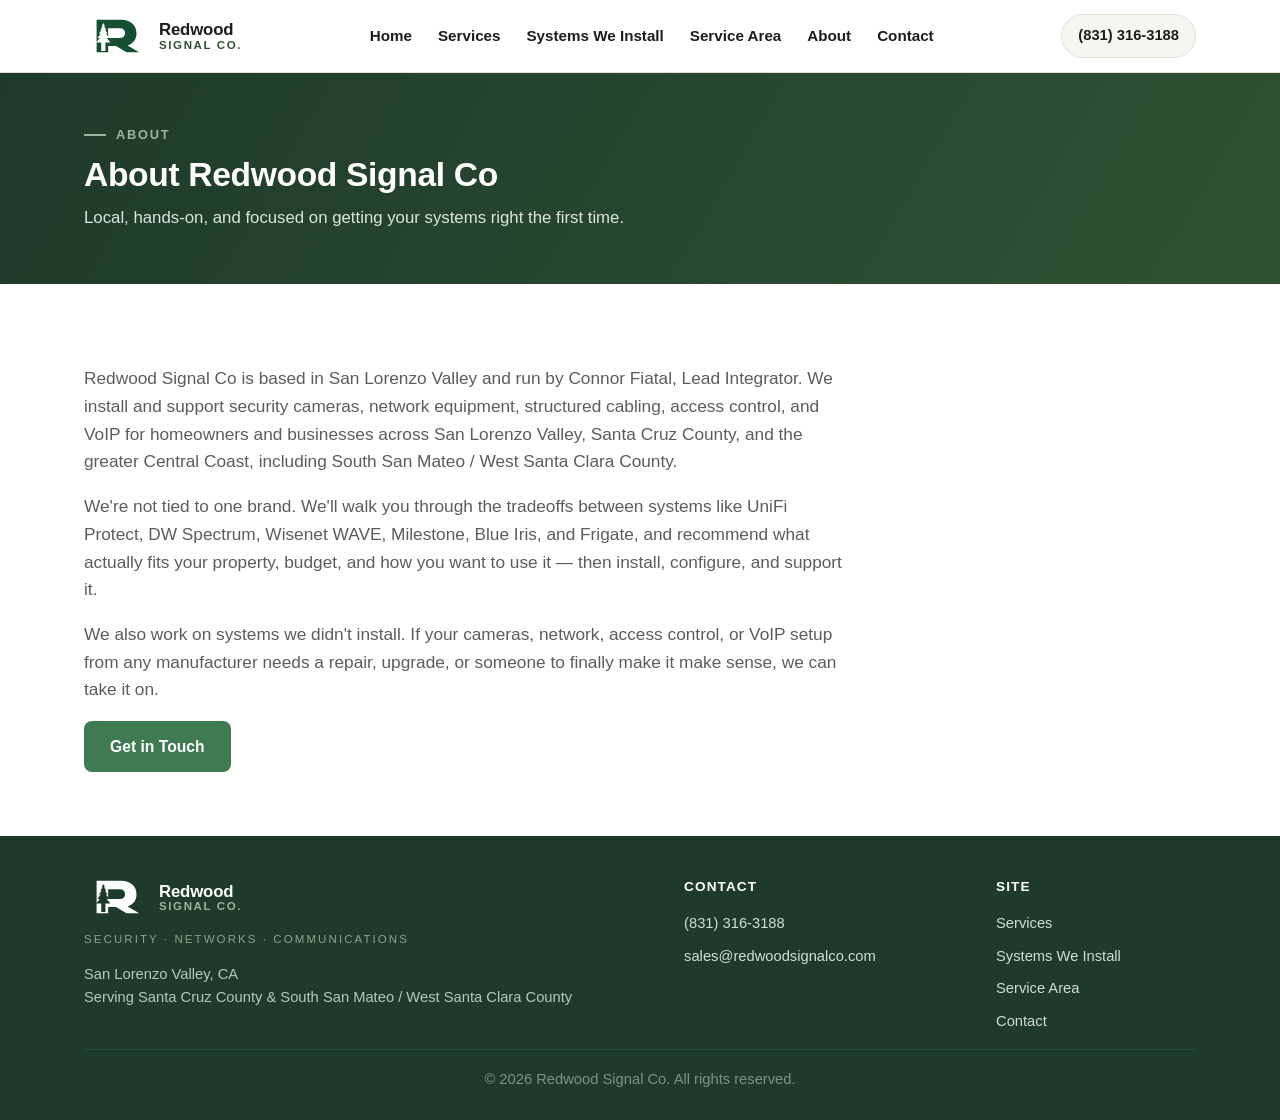
==== about.html @ 094d93c8 "Initial site: Redwood Signal Co marketing site Static 6-page site (cameras, network, cabling, access" ====
<!DOCTYPE html>
<html lang="en">
<head>
<meta charset="UTF-8">
<meta name="viewport" content="width=device-width, initial-scale=1.0">
<title>About | Redwood Signal Co</title>
<meta name="description" content="Redwood Signal Co is a local security, network, and communications installer based in San Lorenzo Valley, serving Santa Cruz County and beyond.">
<link rel="icon" type="image/svg+xml" href="images/logo.svg">
<link rel="stylesheet" href="css/styles.css">
</head>
<body>
<header class="site">
  <div class="wrap bar">
    <a class="brand" href="index.html">
      <img class="brandmark" src="images/logo.svg" alt="Redwood Signal Co.">
      <span class="wordmark"><span class="w1">Redwood</span><span class="w2">SIGNAL CO.</span></span>
    </a>
    <nav class="main">
      <ul>
        <li><a href="index.html">Home</a></li>
        <li><a href="services.html">Services</a></li>
        <li><a href="systems.html">Systems We Install</a></li>
        <li><a href="service-area.html">Service Area</a></li>
        <li><a href="about.html">About</a></li>
        <li><a href="contact.html">Contact</a></li>
      </ul>
    </nav>
    <div class="header-cta">
      <a class="phone-pill" href="tel:+18313163188">(831) 316-3188</a>
      <button class="nav-toggle" aria-label="Toggle menu">&#9776;</button>
    </div>
  </div>
</header>

<section class="page-head">
  <div class="wrap">
    <div class="eyebrow on-dark">About</div>
    <h1>About Redwood Signal Co</h1>
    <p>Local, hands-on, and focused on getting your systems right the first time.</p>
  </div>
</section>

<section>
  <div class="wrap">
    <p class="lead">Redwood Signal Co is based in San Lorenzo Valley and run by Connor Fiatal, Lead Integrator. We install and support security cameras, network equipment, structured cabling, access control, and VoIP for homeowners and businesses across San Lorenzo Valley, Santa Cruz County, and the greater Central Coast, including South San Mateo / West Santa Clara County.</p>
    <p class="lead">We're not tied to one brand. We'll walk you through the tradeoffs between systems like UniFi Protect, DW Spectrum, Wisenet WAVE, Milestone, Blue Iris, and Frigate, and recommend what actually fits your property, budget, and how you want to use it &mdash; then install, configure, and support it.</p>
    <p class="lead">We also work on systems we didn't install. If your cameras, network, access control, or VoIP setup from any manufacturer needs a repair, upgrade, or someone to finally make it make sense, we can take it on.</p>
    <a class="btn" href="contact.html">Get in Touch</a>
  </div>
</section>

<footer class="site">
  <div class="wrap">
    <div class="cols">
      <div>
        <div class="brand" style="margin-bottom:12px">
          <img class="brandmark" src="images/logo-on-dark.svg" alt="Redwood Signal Co.">
          <span class="wordmark"><span class="w1">Redwood</span><span class="w2">SIGNAL CO.</span></span>
        </div>
        <div class="tagline" style="margin-bottom:14px">Security &middot; Networks &middot; Communications</div>
        <p style="margin:0">San Lorenzo Valley, CA<br>Serving Santa Cruz County &amp; South San Mateo / West Santa Clara County</p>
      </div>
      <div>
        <h4>Contact</h4>
        <ul>
          <li><a href="tel:+18313163188">(831) 316-3188</a></li>
          <li><a href="mailto:sales@redwoodsignalco.com">sales@redwoodsignalco.com</a></li>
        </ul>
      </div>
      <div>
        <h4>Site</h4>
        <ul>
          <li><a href="services.html">Services</a></li>
          <li><a href="systems.html">Systems We Install</a></li>
          <li><a href="service-area.html">Service Area</a></li>
          <li><a href="contact.html">Contact</a></li>
        </ul>
      </div>
    </div>
    <div class="bottom">&copy; 2026 Redwood Signal Co. All rights reserved.</div>
  </div>
</footer>
<script src="js/main.js"></script>
</body>
</html>
---- css/styles.css ----
:root{
  --pine:#2f5233;
  --pine-dark:#1e3a2b;
  --moss:#3f7a52;
  --moss-light:#5b9970;
  --sage:#9fb3a0;
  --cream:#f7f5f0;
  --ink:#1c1c1c;
  --gray:#5c5c5c;
  --paper:#ffffff;
  --paper-soft:var(--cream);
  --line:#e3e0d8;
  --max:1160px;
}
*{box-sizing:border-box}
body{margin:0;font-family:-apple-system,Segoe UI,Roboto,Helvetica,Arial,sans-serif;color:var(--ink);background:var(--paper);line-height:1.6;-webkit-font-smoothing:antialiased}
a{color:var(--moss);text-decoration:none}
a:hover{text-decoration:underline}
img{max-width:100%;display:block}
.wrap{max-width:var(--max);margin:0 auto;padding:0 24px}
h1,h2,h3{line-height:1.2;letter-spacing:-.01em}

/* eyebrow label */
.eyebrow{display:flex;align-items:center;gap:10px;font-size:.8rem;font-weight:700;letter-spacing:.14em;text-transform:uppercase;color:var(--pine)}
.eyebrow::before{content:"";width:22px;height:2px;background:var(--pine)}
.eyebrow.on-dark{color:var(--sage)}
.eyebrow.on-dark::before{background:var(--sage)}
.section-head .eyebrow{margin-bottom:10px}

/* brandmark */
.brand{display:flex;align-items:center;gap:12px}
.brandmark{height:42px;width:auto;flex-shrink:0}
.wordmark{display:flex;flex-direction:column;line-height:1.05}
.wordmark .w1{font-weight:800;font-size:1.05rem;letter-spacing:-.01em;color:var(--ink)}
.wordmark .w2{font-weight:700;font-size:.72rem;letter-spacing:.14em;color:var(--pine)}
footer.site .wordmark .w1{color:#fff}
footer.site .wordmark .w2{color:var(--sage)}
.tagline{font-size:.72rem;letter-spacing:.18em;text-transform:uppercase;color:var(--gray)}
footer.site .tagline{color:#8fa190}
/* forest silhouette strip */
.forest-strip{background:var(--cream);line-height:0}
.forest-strip svg{width:100%;height:90px;display:block}
.fs-back{fill:var(--sage);opacity:.55}
.fs-front{fill:var(--pine)}

/* header */
header.site{background:#fff;border-bottom:1px solid var(--line);position:sticky;top:0;z-index:20}
header.site .bar{display:flex;align-items:center;justify-content:space-between;padding:14px 24px;gap:20px}
nav.main{display:flex;align-items:center;gap:28px}
nav.main ul{list-style:none;display:flex;gap:26px;margin:0;padding:0}
nav.main a{color:var(--ink);font-weight:600;font-size:.95rem}
nav.main a:hover{color:var(--pine);text-decoration:none}
.header-cta{display:flex;align-items:center;gap:14px}
.phone-pill{display:flex;align-items:center;gap:8px;background:var(--paper-soft);border:1px solid var(--line);border-radius:999px;padding:9px 16px;font-weight:700;color:var(--ink);font-size:.92rem}
.phone-pill:hover{border-color:var(--pine);text-decoration:none;color:var(--pine)}
.nav-toggle{display:none;background:none;border:0;color:var(--ink);font-size:1.7rem;cursor:pointer;line-height:1}
@media (max-width:840px){
  header.site .bar{flex-wrap:wrap}
  nav.main{order:3;flex:1 1 100%}
  nav.main ul{display:none;flex-direction:column;gap:0;width:100%}
  nav.main ul.open{display:flex}
  nav.main a{display:block;padding:12px 0;border-top:1px solid var(--line)}
  .nav-toggle{display:block}
}

/* hero */
.hero{background:linear-gradient(120deg,var(--pine-dark) 0%,var(--pine) 100%);color:#fff;padding:76px 0 0;overflow:hidden;position:relative}
.hero .inner{display:grid;grid-template-columns:1.1fr .9fr;gap:40px;align-items:center;padding-bottom:56px}
@media (max-width:840px){.hero .inner{grid-template-columns:1fr}}
.hero h1{font-size:2.7rem;margin:0 0 16px;color:#fff}
.hero h1 em{font-style:normal;color:var(--sage)}
.hero p{font-size:1.15rem;max-width:560px;color:#dce6de;margin:0 0 26px}
.hero-actions{display:flex;gap:14px;flex-wrap:wrap}
.btn{display:inline-flex;align-items:center;gap:8px;background:var(--moss);color:#fff;font-weight:700;padding:13px 26px;border-radius:8px;border:0;font-size:.98rem;cursor:pointer}
.btn:hover{background:var(--moss-light);text-decoration:none}
.btn.alt{background:#fff;color:var(--pine-dark)}
.btn.alt:hover{background:var(--cream);color:var(--pine-dark)}
.btn.outline{background:transparent;border:1.5px solid rgba(255,255,255,.5);color:#fff}
.btn.outline:hover{background:rgba(255,255,255,.1)}

.hero-art{width:100%;max-width:440px;justify-self:center;border-radius:16px;box-shadow:0 20px 50px rgba(0,0,0,.25)}

.treeline{display:block;width:100%;height:auto}

/* page header (non-home) */
.page-head{background:linear-gradient(120deg,var(--pine-dark) 0%,var(--pine) 100%);color:#fff;padding:52px 0}
.page-head h1{margin:10px 0 10px;font-size:2.1rem}
.page-head p{color:#dce6de;margin:0;max-width:680px;font-size:1.05rem}

/* trust bar */
.trust-bar{background:var(--paper-soft);border-bottom:1px solid var(--line)}
.trust-bar .wrap{display:flex;flex-wrap:wrap;gap:28px;justify-content:space-between;padding:22px 24px;font-weight:700;font-size:.95rem;color:var(--pine-dark)}
.trust-bar .wrap div{display:flex;align-items:center;gap:8px}

/* sections */
section{padding:64px 0}
section h2{font-size:1.9rem;margin:0 0 12px}
.lead{font-size:1.08rem;color:var(--gray);max-width:760px}
.section-head{max-width:680px;margin-bottom:36px}

/* feature cards with outline-circle icons */
.grid{display:grid;grid-template-columns:repeat(auto-fit,minmax(260px,1fr));gap:22px}
.card{background:#fff;border:1px solid var(--line);border-radius:12px;padding:26px;box-shadow:0 1px 2px rgba(0,0,0,.03)}
.card .icon{width:52px;height:52px;border-radius:50%;background:#fff;border:2px solid var(--pine);color:var(--pine);display:flex;align-items:center;justify-content:center;margin-bottom:16px}
.card .icon svg{width:24px;height:24px}
.card h3{margin:0 0 8px;color:var(--ink);font-size:1.15rem}
.card p{margin:0;color:var(--gray)}

.alt-bg{background:var(--paper-soft);border-top:1px solid var(--line);border-bottom:1px solid var(--line)}

/* table */
table{width:100%;border-collapse:collapse;margin-top:8px;background:#fff;border-radius:10px;overflow:hidden}
th,td{border:1px solid var(--line);padding:14px;text-align:left;vertical-align:top}
th{background:var(--pine-dark);color:#fff;font-weight:700}
tr:nth-child(even) td{background:var(--paper-soft)}

/* list checks */
ul.check{list-style:none;padding:0;margin:20px 0}
ul.check li{padding-left:30px;position:relative;margin-bottom:10px;color:var(--gray)}
ul.check li::before{content:"";position:absolute;left:0;top:4px;width:18px;height:18px;border-radius:50%;background:var(--pine)}
ul.check li::after{content:"";position:absolute;left:6px;top:7px;width:7px;height:4px;border-left:2px solid #fff;border-bottom:2px solid #fff;transform:rotate(-45deg)}

/* solid-circle info icons (phone/pin style) */
.info-list{list-style:none;margin:0;padding:0;display:flex;flex-direction:column;gap:16px}
.info-list li{display:flex;align-items:flex-start;gap:14px}
.info-list .dot{width:36px;height:36px;border-radius:50%;background:var(--pine-dark);color:var(--cream);display:flex;align-items:center;justify-content:center;flex-shrink:0}
.info-list .dot svg{width:18px;height:18px}

/* contact */
.contact-grid{display:grid;grid-template-columns:1.1fr .9fr;gap:40px}
@media (max-width:840px){.contact-grid{grid-template-columns:1fr}}
.info-box{background:#fff;border:1px solid var(--line);border-radius:12px;padding:28px}
.info-box h3{margin-top:0}
form.contact input,form.contact select,form.contact textarea{width:100%;padding:12px;margin-bottom:14px;border:1px solid var(--line);border-radius:8px;font-family:inherit;font-size:1rem;background:#fff}
form.contact input:focus,form.contact textarea:focus{outline:2px solid var(--moss-light);border-color:var(--moss)}
form.contact label{font-weight:600;display:block;margin-bottom:6px;font-size:.92rem}
.form-row{display:grid;grid-template-columns:1fr 1fr;gap:16px}
@media (max-width:520px){.form-row{grid-template-columns:1fr}}
.form-note{font-size:.85rem;color:var(--gray);margin-top:-4px}

/* CTA band */
.cta-band{background:var(--pine-dark);color:#fff;text-align:center;padding:56px 0}
.cta-band .eyebrow{justify-content:center}
.cta-band h2{margin-top:0;color:#fff}
.cta-band p{color:#cfe0d3;max-width:520px;margin:0 auto 10px}

footer.site{background:var(--pine-dark);color:#b9c7bd;padding:0 0 28px;font-size:.92rem}
footer.site a{color:#d3ddd5}
footer.site a:hover{color:#fff}
footer.site .cols{display:flex;flex-wrap:wrap;gap:36px;justify-content:space-between;padding:40px 0 8px}
footer.site .cols div{min-width:200px}
footer.site h4{color:#fff;font-size:.85rem;letter-spacing:.08em;text-transform:uppercase;margin:0 0 14px}
footer.site .cols ul{list-style:none;padding:0;margin:0;display:flex;flex-direction:column;gap:9px}
footer.site .bottom{border-top:1px solid #2c4c39;margin-top:8px;padding-top:18px;text-align:center;color:#7f9186}
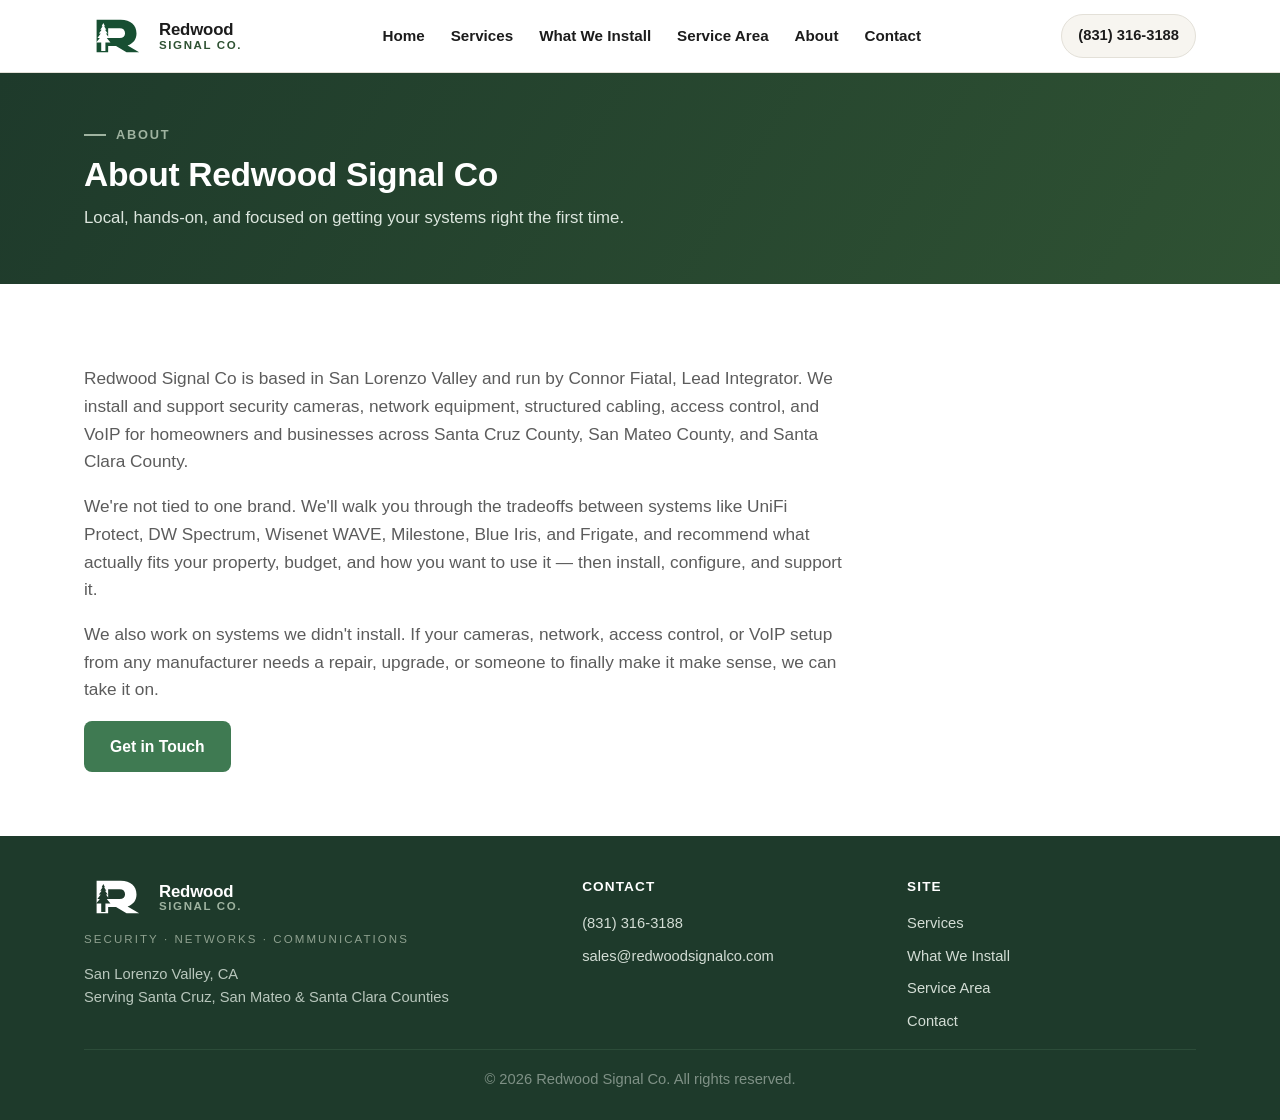
==== commit 5437d6e7: "Editorial redesign, What We Install page, three-county coverage, service map - Asymmetric/editorial " ====
--- a/about.html
+++ b/about.html
@@ -4,7 +4,7 @@
 <meta charset="UTF-8">
 <meta name="viewport" content="width=device-width, initial-scale=1.0">
 <title>About | Redwood Signal Co</title>
-<meta name="description" content="Redwood Signal Co is a local security, network, and communications installer based in San Lorenzo Valley, serving Santa Cruz County and beyond.">
+<meta name="description" content="Redwood Signal Co is a local security, network, and communications installer based in San Lorenzo Valley, serving Santa Cruz, San Mateo, and Santa Clara Counties.">
 <link rel="icon" type="image/svg+xml" href="images/logo.svg">
 <link rel="stylesheet" href="css/styles.css">
 </head>
@@ -19,7 +19,7 @@
       <ul>
         <li><a href="index.html">Home</a></li>
         <li><a href="services.html">Services</a></li>
-        <li><a href="systems.html">Systems We Install</a></li>
+        <li><a href="systems.html">What We Install</a></li>
         <li><a href="service-area.html">Service Area</a></li>
         <li><a href="about.html">About</a></li>
         <li><a href="contact.html">Contact</a></li>
@@ -42,7 +42,7 @@
 
 <section>
   <div class="wrap">
-    <p class="lead">Redwood Signal Co is based in San Lorenzo Valley and run by Connor Fiatal, Lead Integrator. We install and support security cameras, network equipment, structured cabling, access control, and VoIP for homeowners and businesses across San Lorenzo Valley, Santa Cruz County, and the greater Central Coast, including South San Mateo / West Santa Clara County.</p>
+    <p class="lead">Redwood Signal Co is based in San Lorenzo Valley and run by Connor Fiatal, Lead Integrator. We install and support security cameras, network equipment, structured cabling, access control, and VoIP for homeowners and businesses across Santa Cruz County, San Mateo County, and Santa Clara County.</p>
     <p class="lead">We're not tied to one brand. We'll walk you through the tradeoffs between systems like UniFi Protect, DW Spectrum, Wisenet WAVE, Milestone, Blue Iris, and Frigate, and recommend what actually fits your property, budget, and how you want to use it &mdash; then install, configure, and support it.</p>
     <p class="lead">We also work on systems we didn't install. If your cameras, network, access control, or VoIP setup from any manufacturer needs a repair, upgrade, or someone to finally make it make sense, we can take it on.</p>
     <a class="btn" href="contact.html">Get in Touch</a>
@@ -58,7 +58,7 @@
           <span class="wordmark"><span class="w1">Redwood</span><span class="w2">SIGNAL CO.</span></span>
         </div>
         <div class="tagline" style="margin-bottom:14px">Security &middot; Networks &middot; Communications</div>
-        <p style="margin:0">San Lorenzo Valley, CA<br>Serving Santa Cruz County &amp; South San Mateo / West Santa Clara County</p>
+        <p style="margin:0">San Lorenzo Valley, CA<br>Serving Santa Cruz, San Mateo &amp; Santa Clara Counties</p>
       </div>
       <div>
         <h4>Contact</h4>
@@ -71,7 +71,7 @@
         <h4>Site</h4>
         <ul>
           <li><a href="services.html">Services</a></li>
-          <li><a href="systems.html">Systems We Install</a></li>
+          <li><a href="systems.html">What We Install</a></li>
           <li><a href="service-area.html">Service Area</a></li>
           <li><a href="contact.html">Contact</a></li>
         </ul>
--- a/css/styles.css
+++ b/css/styles.css
@@ -80,6 +80,8 @@
 
 .hero-art{width:100%;max-width:440px;justify-self:center;border-radius:16px;box-shadow:0 20px 50px rgba(0,0,0,.25)}
 
+.map-img{width:100%;max-width:900px;display:block;margin:0 auto 40px;border-radius:14px;border:1px solid var(--line);box-shadow:0 16px 40px rgba(0,0,0,.12)}
+
 .treeline{display:block;width:100%;height:auto}
 
 /* page header (non-home) */
@@ -107,6 +109,29 @@
 .card p{margin:0;color:var(--gray)}
 
 .alt-bg{background:var(--paper-soft);border-top:1px solid var(--line);border-bottom:1px solid var(--line)}
+
+/* manufacturer / brand listing */
+.brand-section{margin-bottom:44px}
+.brand-section:last-child{margin-bottom:0}
+.brand-section h3{font-size:.95rem;text-transform:uppercase;letter-spacing:.1em;color:var(--pine-dark);border-bottom:2px solid var(--line);padding-bottom:12px;margin:0 0 18px}
+.brand-grid{display:grid;grid-template-columns:repeat(auto-fit,minmax(240px,1fr));gap:16px}
+.brand-card{display:block;border:1px solid var(--line);border-radius:10px;padding:16px 18px;background:#fff;color:var(--ink)}
+.brand-card:hover{border-color:var(--pine);text-decoration:none}
+.brand-card .name{font-weight:700;display:flex;align-items:center;gap:6px}
+.brand-card .name svg{width:13px;height:13px;color:var(--moss);flex-shrink:0}
+.brand-card .line{color:var(--gray);font-size:.9rem;margin-top:4px;line-height:1.45}
+
+/* editorial: asymmetric feature section */
+.editorial{padding:80px 0}
+.editorial-grid{display:grid;grid-template-columns:110px 1fr 1.2fr;gap:36px;align-items:start}
+.editorial-icon{width:64px;height:64px;color:var(--pine);opacity:.4;stroke-width:1.3}
+.editorial-head{border-left:2px solid var(--line);padding-left:28px}
+.editorial-head h2{font-size:2.3rem;margin:8px 0 0}
+.editorial-body{padding-top:8px;border-left:2px solid var(--line);padding-left:28px}
+@media (max-width:840px){
+  .editorial-grid{grid-template-columns:1fr;gap:20px}
+  .editorial-head,.editorial-body{border-left:none;padding-left:0;border-top:2px solid var(--line);padding-top:18px}
+}
 
 /* table */
 table{width:100%;border-collapse:collapse;margin-top:8px;background:#fff;border-radius:10px;overflow:hidden}
@@ -144,11 +169,22 @@
 .cta-band h2{margin-top:0;color:#fff}
 .cta-band p{color:#cfe0d3;max-width:520px;margin:0 auto 10px}
 
+.cta-band.editorial{text-align:left;padding:64px 0}
+.cta-band.editorial .wrap{display:grid;grid-template-columns:1.3fr .7fr;gap:48px;align-items:end}
+.cta-band.editorial .eyebrow{justify-content:flex-start}
+.cta-band.editorial h2{font-size:2.2rem}
+.cta-meta{display:flex;flex-direction:column;gap:16px}
+.cta-meta .row{border-top:1px solid rgba(255,255,255,.18);padding-top:12px}
+.cta-meta .row .k{display:block;font-size:.7rem;letter-spacing:.14em;text-transform:uppercase;color:var(--sage);margin-bottom:4px}
+.cta-meta .row .v{font-weight:700}
+@media (max-width:840px){.cta-band.editorial .wrap{grid-template-columns:1fr;gap:28px}}
+
 footer.site{background:var(--pine-dark);color:#b9c7bd;padding:0 0 28px;font-size:.92rem}
 footer.site a{color:#d3ddd5}
 footer.site a:hover{color:#fff}
-footer.site .cols{display:flex;flex-wrap:wrap;gap:36px;justify-content:space-between;padding:40px 0 8px}
-footer.site .cols div{min-width:200px}
+footer.site .cols{display:grid;grid-template-columns:1.6fr 1fr 1fr;gap:36px;padding:40px 0 8px}
+footer.site .cols div{min-width:0}
+@media (max-width:640px){footer.site .cols{grid-template-columns:1fr}}
 footer.site h4{color:#fff;font-size:.85rem;letter-spacing:.08em;text-transform:uppercase;margin:0 0 14px}
 footer.site .cols ul{list-style:none;padding:0;margin:0;display:flex;flex-direction:column;gap:9px}
 footer.site .bottom{border-top:1px solid #2c4c39;margin-top:8px;padding-top:18px;text-align:center;color:#7f9186}
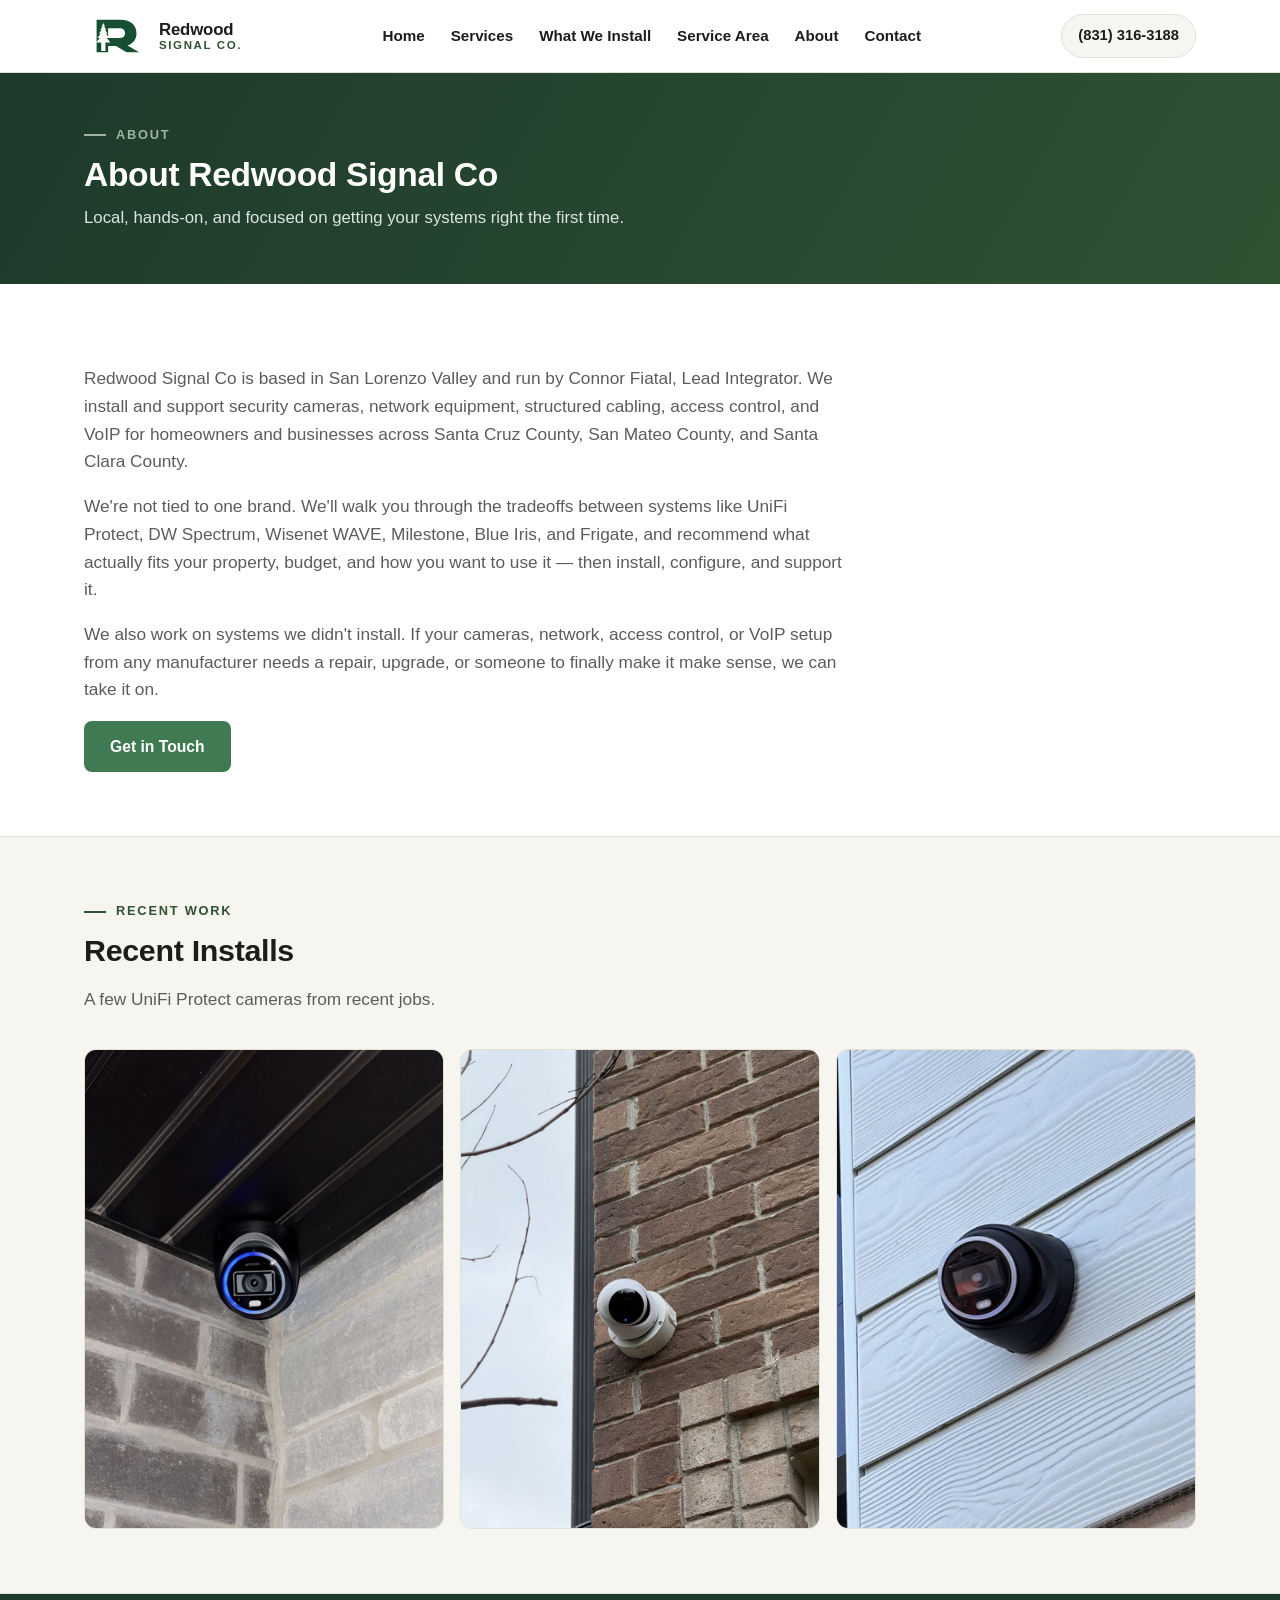
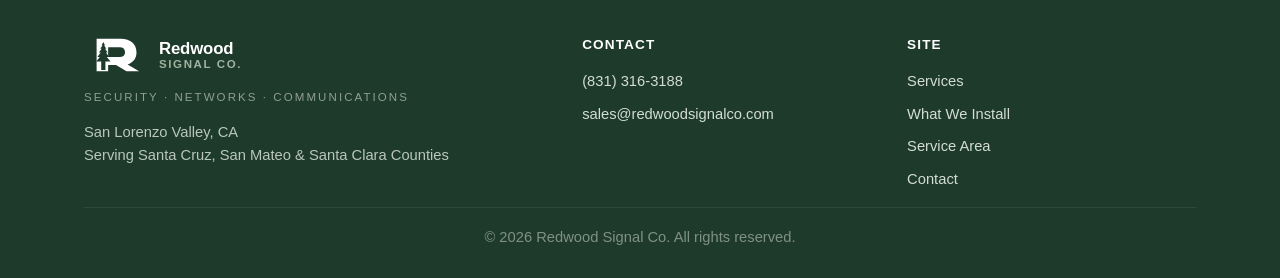
==== commit 0d2a01a5: "Add real jobsite photos to About page Recent Installs gallery on the About page with three UniFi Pro" ====
--- a/about.html
+++ b/about.html
@@ -49,6 +49,27 @@
   </div>
 </section>
 
+<section class="alt-bg">
+  <div class="wrap">
+    <div class="section-head">
+      <div class="eyebrow">Recent Work</div>
+      <h2>Recent Installs</h2>
+      <p class="lead">A few UniFi Protect cameras from recent jobs.</p>
+    </div>
+    <div class="photo-grid">
+      <a href="images/gallery/install-01.jpg" target="_blank" rel="noopener">
+        <img src="images/gallery/install-01.jpg" alt="UniFi Protect turret camera installed under an eave corner on a brick building" loading="lazy">
+      </a>
+      <a href="images/gallery/install-02.jpg" target="_blank" rel="noopener">
+        <img src="images/gallery/install-02.jpg" alt="UniFi Protect turret camera installed on a brick exterior wall" loading="lazy">
+      </a>
+      <a href="images/gallery/install-03.jpg" target="_blank" rel="noopener">
+        <img src="images/gallery/install-03.jpg" alt="UniFi Protect turret camera installed on siding" loading="lazy">
+      </a>
+    </div>
+  </div>
+</section>
+
 <footer class="site">
   <div class="wrap">
     <div class="cols">
--- a/css/styles.css
+++ b/css/styles.css
@@ -110,6 +110,12 @@
 
 .alt-bg{background:var(--paper-soft);border-top:1px solid var(--line);border-bottom:1px solid var(--line)}
 
+/* photo gallery */
+.photo-grid{display:grid;grid-template-columns:repeat(auto-fit,minmax(220px,1fr));gap:16px}
+.photo-grid a{display:block;border-radius:12px;overflow:hidden;aspect-ratio:3/4;border:1px solid var(--line)}
+.photo-grid img{width:100%;height:100%;object-fit:cover;transition:transform .25s ease}
+.photo-grid a:hover img{transform:scale(1.04)}
+
 /* manufacturer / brand listing */
 .brand-section{margin-bottom:44px}
 .brand-section:last-child{margin-bottom:0}
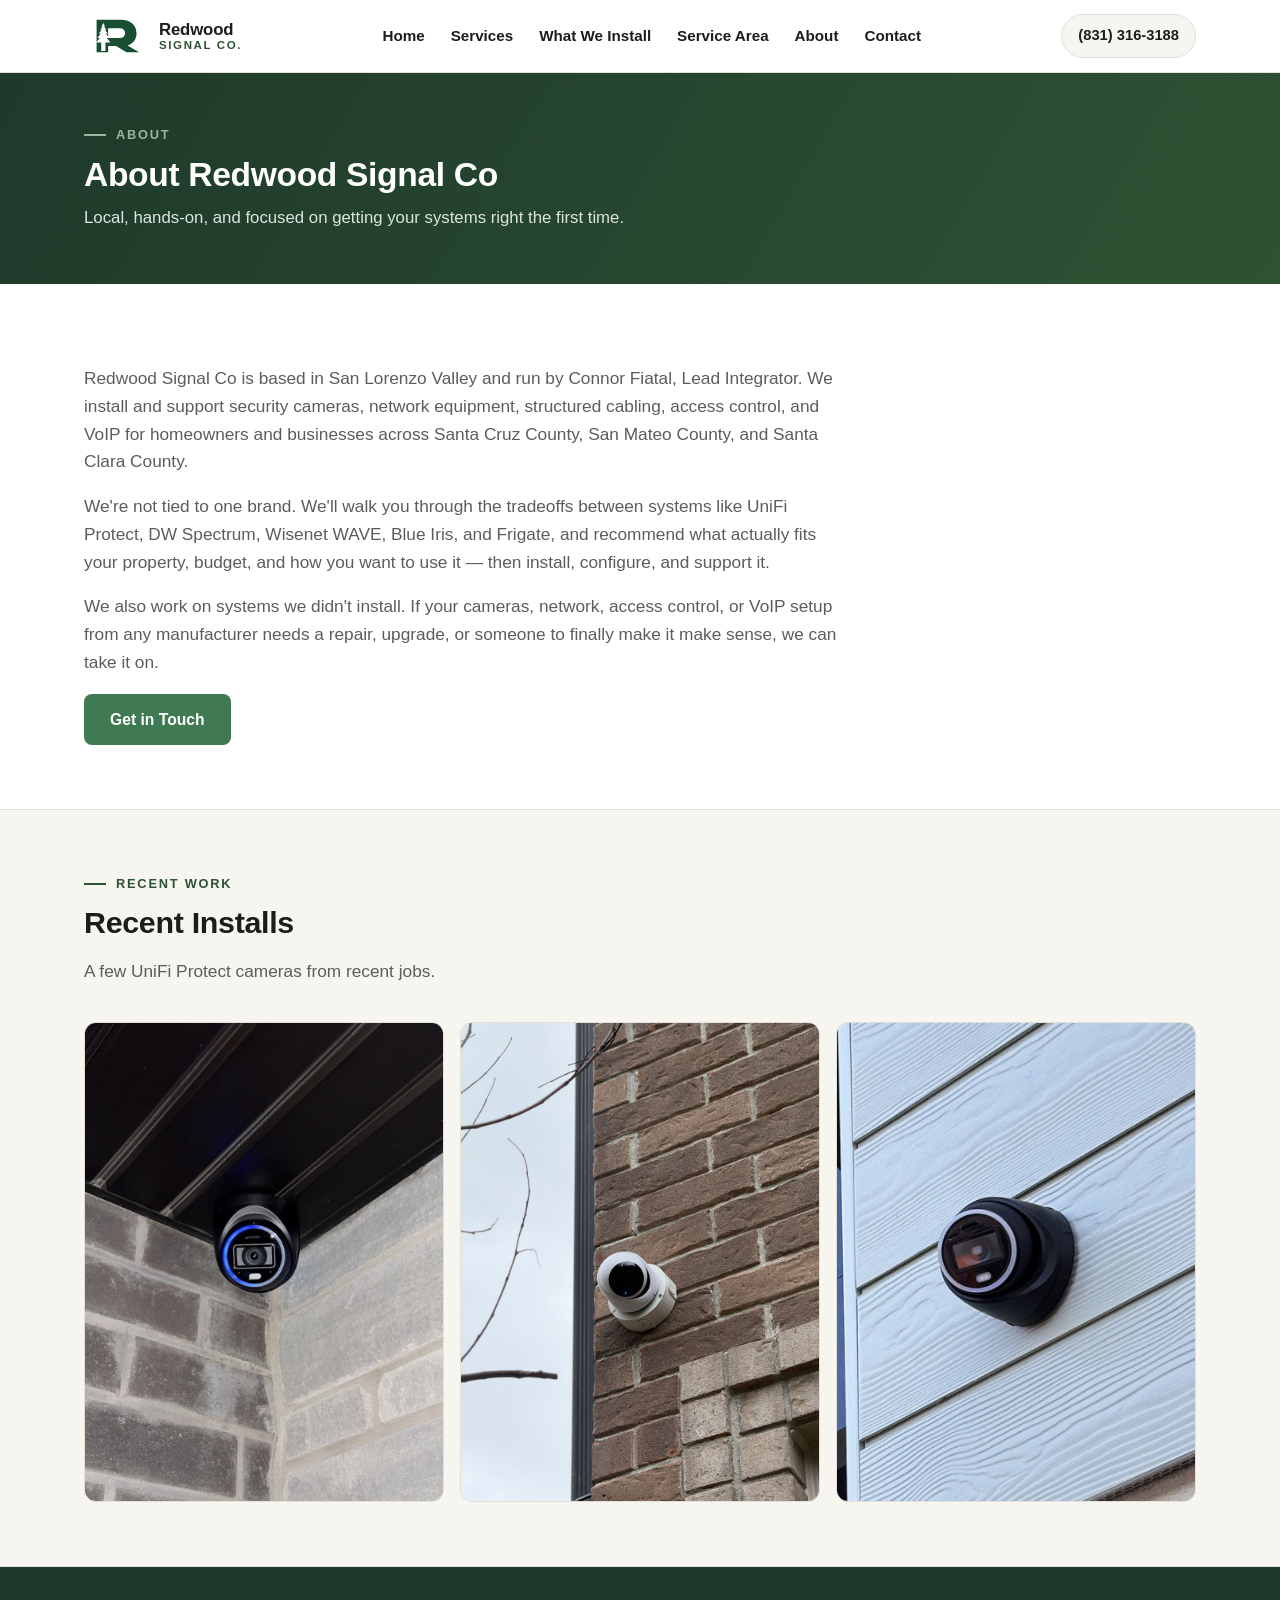
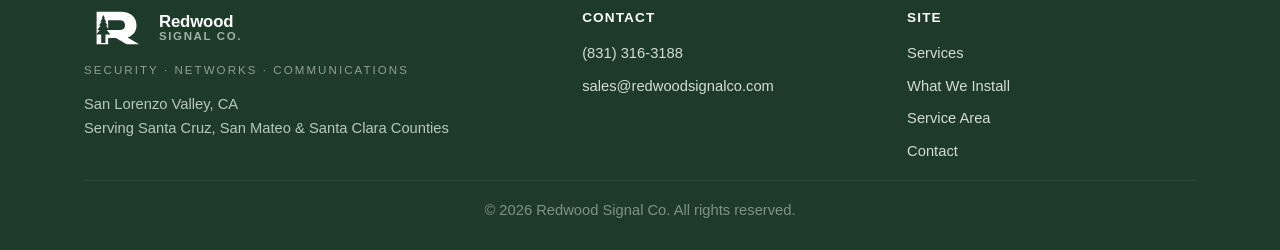
==== commit 421e9e38: "Remove Milestone from product lineup Drop Milestone Systems/XProtect Essential+ from the manufacture" ====
--- a/about.html
+++ b/about.html
@@ -43,7 +43,7 @@
 <section>
   <div class="wrap">
     <p class="lead">Redwood Signal Co is based in San Lorenzo Valley and run by Connor Fiatal, Lead Integrator. We install and support security cameras, network equipment, structured cabling, access control, and VoIP for homeowners and businesses across Santa Cruz County, San Mateo County, and Santa Clara County.</p>
-    <p class="lead">We're not tied to one brand. We'll walk you through the tradeoffs between systems like UniFi Protect, DW Spectrum, Wisenet WAVE, Milestone, Blue Iris, and Frigate, and recommend what actually fits your property, budget, and how you want to use it &mdash; then install, configure, and support it.</p>
+    <p class="lead">We're not tied to one brand. We'll walk you through the tradeoffs between systems like UniFi Protect, DW Spectrum, Wisenet WAVE, Blue Iris, and Frigate, and recommend what actually fits your property, budget, and how you want to use it &mdash; then install, configure, and support it.</p>
     <p class="lead">We also work on systems we didn't install. If your cameras, network, access control, or VoIP setup from any manufacturer needs a repair, upgrade, or someone to finally make it make sense, we can take it on.</p>
     <a class="btn" href="contact.html">Get in Touch</a>
   </div>
--- a/css/styles.css
+++ b/css/styles.css
@@ -115,6 +115,7 @@
 .photo-grid a{display:block;border-radius:12px;overflow:hidden;aspect-ratio:3/4;border:1px solid var(--line)}
 .photo-grid img{width:100%;height:100%;object-fit:cover;transition:transform .25s ease}
 .photo-grid a:hover img{transform:scale(1.04)}
+.photo-grid .cap{margin-top:10px;font-weight:700;font-size:.9rem;color:var(--pine-dark)}
 
 /* manufacturer / brand listing */
 .brand-section{margin-bottom:44px}
